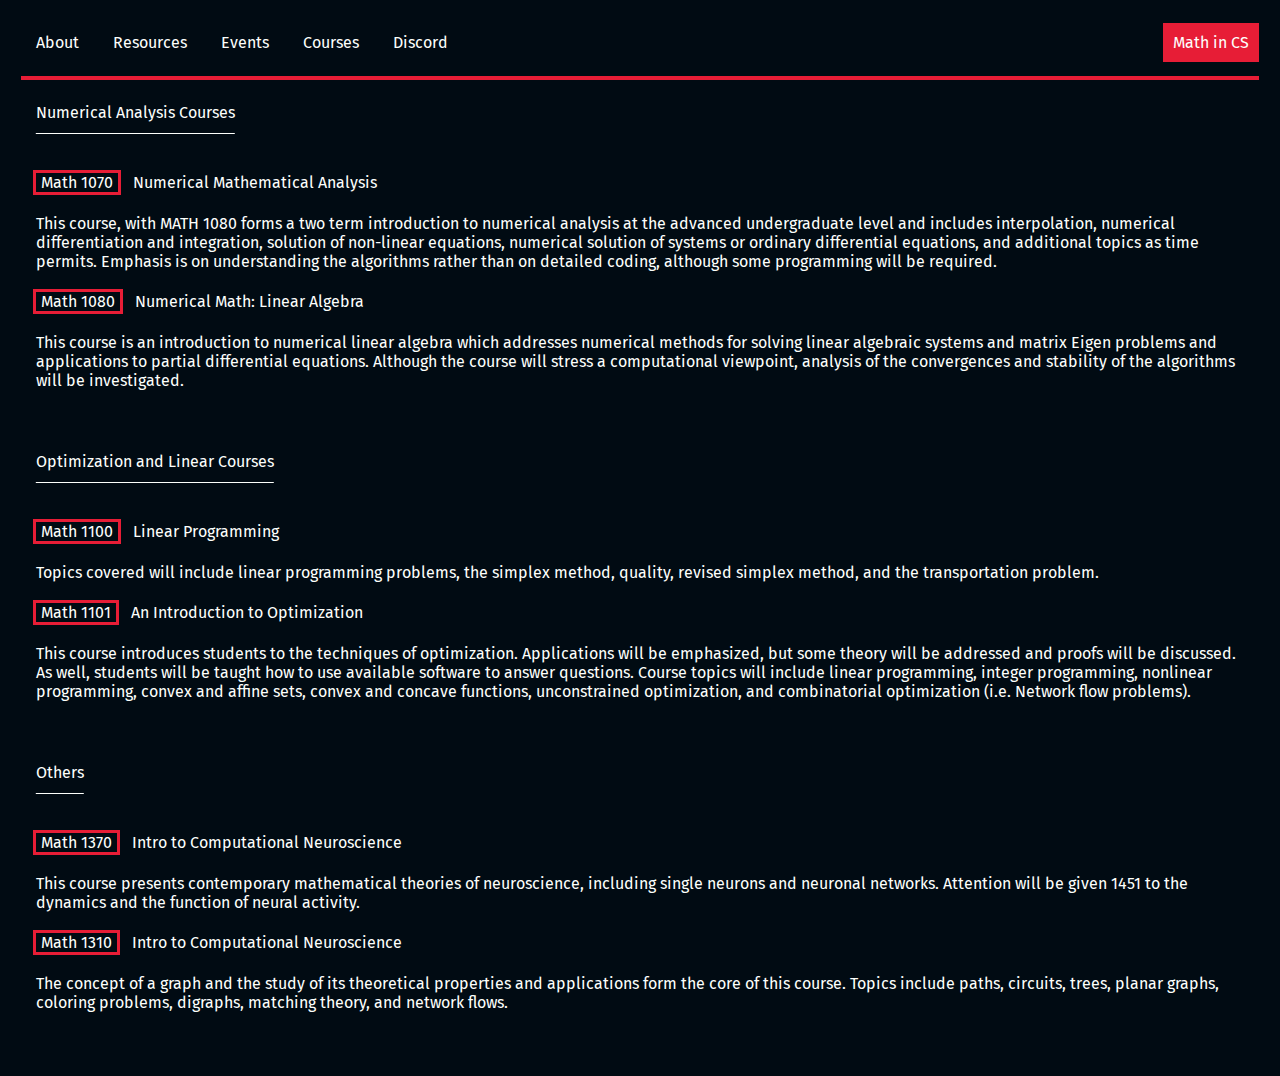
==== pages/courses.html @ ba6b801c "added the different pages" ====
<html lang="en">
<head>
    <meta charset="UTF-8">
    <meta http-equiv="X-UA-Compatible" content="IE=edge">
    <meta name="viewport" content="width=device-width, initial-scale=1.0">
    <link rel="stylesheet" href="../main.css">
    <title>Document</title>
</head>
<body>
    <header class="main_bar">
        
        <ul class="main_nav">
            <li><a href="../index.html">About</a></li>
            <li><a href="resources.html">Resources</a></li>
            <li><a href="events.html">Events</a></li>
            <li><a href="#">Courses</a></li>
            <li><a href="discord.html">Discord</a></li>
        </ul>
        <div class="main_logo">
            Math in CS
        </div>
    </header>
    <hr class="line">
    <div class="course_cat">Numerical Analysis Courses</div>
    <ul class="course_list">
        <li>
            <div><a href="#">Math 1070</a><p>Numerical Mathematical Analysis</p></div>
            <p>
                This course, with MATH 1080 forms a two term introduction to numerical analysis at the advanced undergraduate level 
                and includes interpolation, numerical differentiation and integration, solution of non-linear equations, numerical 
                solution of systems or ordinary differential equations, and additional topics as time permits. Emphasis is on 
                understanding the algorithms rather than on detailed coding, although some programming will be required.
            </p>
        </li>
        <li>
            <div><a href="#">Math 1080</a><p>Numerical Math: Linear Algebra</p></div>
            <p>
                This course is an introduction to numerical linear algebra which addresses numerical methods for solving linear algebraic
                 systems and matrix Eigen problems and applications to partial differential equations. Although the course will stress a 
                 computational viewpoint, analysis of the convergences and stability of the algorithms will be investigated.
            </p>
        </li>
    </ul>
    <div class="course_cat">Optimization and Linear Courses</div>
    <ul class="course_list">
        <li>
            <div><a href="#">Math 1100</a><p>Linear Programming</p></div>
            <p>
                Topics covered will include linear programming problems, the simplex method, quality, revised simplex method,
                 and the transportation problem.
            </p>
        </li>
        <li>
            <div><a href="#">Math 1101</a><p>An Introduction to Optimization</p></div>
            <p>
                This course introduces students to the techniques of optimization. Applications will be emphasized, but some 
                theory will be addressed and proofs will be discussed. As well, students will be taught how to use available 
                software to answer questions. Course topics will include linear programming, integer programming, nonlinear 
                programming, convex and affine sets, convex and concave functions, unconstrained optimization, and combinatorial 
                optimization (i.e. Network flow problems). 
            </p>
        </li>
    </ul>
    <div class="course_cat">Others</div>
    <ul class="course_list">
        <li>
            <div><a href="#">Math 1370</a><p>Intro to Computational Neuroscience</p></div>
            <p>
                This course presents contemporary mathematical theories of neuroscience, including single neurons and neuronal 
                networks. Attention will be given 1451 to the dynamics and the function of neural activity.
            </p>
        </li>
        <li>
            <div><a href="#">Math 1310</a><p>Intro to Computational Neuroscience</p></div>
            <p>
                The concept of a graph and the study of its theoretical properties and applications form the core of this course. 
                Topics include paths, circuits, trees, planar graphs, coloring problems, digraphs, matching theory, and network flows.
            </p>
        </li>
    </ul>
</body>
</html>
---- main.css ----
@import url("https://fonts.googleapis.com/css?family=Fira+Sans");
body {
  background-color: #010B13;
  color: #FDFFFC;
  padding: 1vh 1vw;
  font-family: "Fira Sans", sans-serif;
}

.main_bar {
  display: -webkit-box;
  display: -ms-flexbox;
  display: flex;
  -webkit-box-align: center;
      -ms-flex-align: center;
          align-items: center;
}

.main_bar .main_nav {
  -webkit-box-flex: 4;
      -ms-flex: 4;
          flex: 4;
  padding-left: 0;
  list-style: none;
}

.main_bar .main_nav li {
  font-family: "Fira Sans", sans-serif;
  display: inline-block;
  padding: 0px 15px;
  -webkit-transition: all 0.3s ease 0s;
  transition: all 0.3s ease 0s;
}

.main_bar .main_nav li:hover {
  background-color: #FDFFFC;
  color: #010B13;
  cursor: pointer;
}

.main_bar .main_nav li a {
  color: inherit;
  text-decoration: inherit;
}

.main_bar .spacer {
  -webkit-box-flex: 1;
      -ms-flex: 1;
          flex: 1;
}

.main_bar .main_logo {
  color: inherit;
  padding: 10px 10px;
  background-color: #E71D36;
  -webkit-box-flex: 0;
      -ms-flex-positive: 0;
          flex-grow: 0;
  -ms-flex-negative: 0;
      flex-shrink: 0;
}

.line {
  border: 2px solid #E71D36;
}

.main_about {
  padding: 15px 15px;
  display: -webkit-box;
  display: -ms-flexbox;
  display: flex;
  -webkit-box-orient: vertical;
  -webkit-box-direction: normal;
      -ms-flex-direction: column;
          flex-direction: column;
  -webkit-box-align: start;
      -ms-flex-align: start;
          align-items: flex-start;
}

.main_about .title {
  -webkit-box-flex: 1;
      -ms-flex: 1;
          flex: 1;
  font-size: 150%;
  padding-bottom: 15px;
}

.main_about .body_par {
  -webkit-box-flex: 1;
      -ms-flex: 1;
          flex: 1;
  line-height: 40px;
}

.course_cat {
  padding: 15px 15px;
  text-decoration: underline;
  text-underline-offset: 15px;
}

.course_list {
  padding: 15px;
}

.course_list li {
  list-style: none;
  display: -webkit-box;
  display: -ms-flexbox;
  display: flex;
  -webkit-box-orient: vertical;
  -webkit-box-direction: normal;
      -ms-flex-direction: column;
          flex-direction: column;
}

.course_list li div {
  -webkit-box-flex: 1;
      -ms-flex: 1;
          flex: 1;
}

.course_list li div a:hover {
  -webkit-transition: all 0.3s ease 0s;
  transition: all 0.3s ease 0s;
  background-color: #E71D36;
  cursor: pointer;
}

.course_list li div a {
  color: inherit;
  text-decoration: inherit;
  outline-style: solid;
  outline-color: #E71D36;
  padding: 0px 5px;
}

.course_list li div p {
  padding-left: 15px;
  display: inline;
  line-height: 30px;
}

.course_list li p {
  -webkit-box-flex: 2;
      -ms-flex: 2;
          flex: 2;
}

.main_discs {
  font-family: "Fira Sans", sans-serif;
  font-size: large;
  padding: 10px 0px;
  line-height: 75px;
}

.discord_links {
  display: table;
  margin: 0;
}

.discord_links li {
  text-align: left;
  width: 150px;
  font-family: "Fira Sans", sans-serif;
  font-size: medium;
  list-style: none;
  padding: 0px 30px;
  -webkit-transition: all 0.3s ease 0s;
  transition: all 0.3s ease 0s;
}

.discord_links li:hover {
  background-color: #FDFFFC;
  color: #010B13;
  cursor: pointer;
}

.discord_links li a {
  color: inherit;
  text-decoration: inherit;
}

.events {
  padding: 15px 15px;
}

.events_list {
  list-style: none;
}

.resources {
  padding: 15px 15px;
}

.resources_list {
  list-style: none;
}
/*# sourceMappingURL=main.css.map */
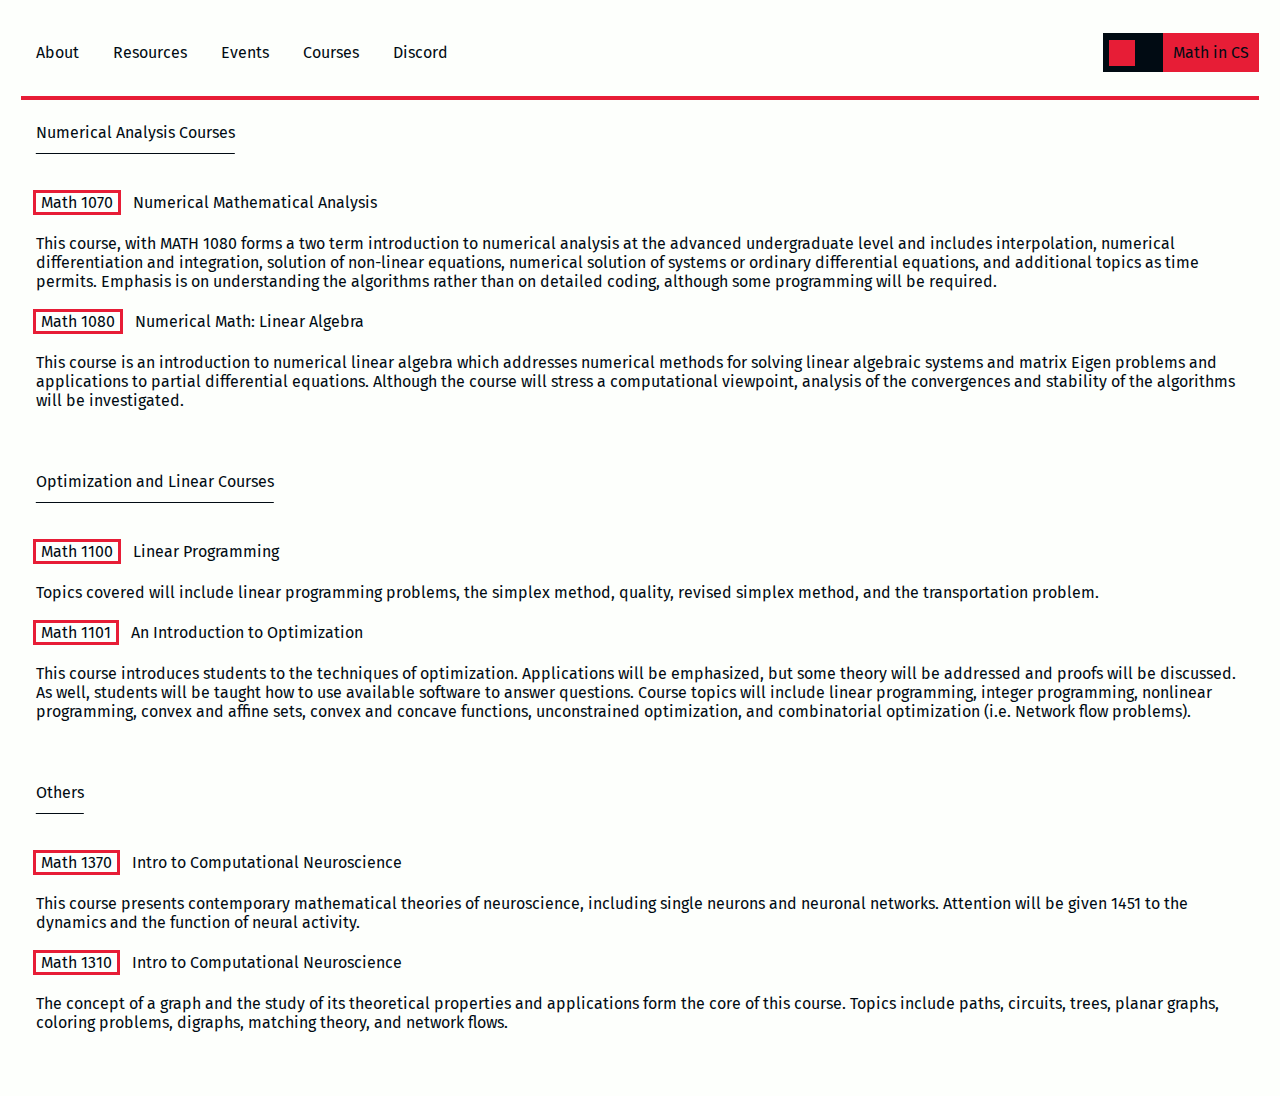
==== commit 759b1537: "dark mode toggle :D" ====
--- a/pages/courses.html
+++ b/pages/courses.html
@@ -4,6 +4,7 @@
     <meta http-equiv="X-UA-Compatible" content="IE=edge">
     <meta name="viewport" content="width=device-width, initial-scale=1.0">
     <link rel="stylesheet" href="../main.css">
+    <script src="../script.js"></script>
     <title>Document</title>
 </head>
 <body>
@@ -16,6 +17,11 @@
             <li><a href="#">Courses</a></li>
             <li><a href="discord.html">Discord</a></li>
         </ul>
+        <div class="spacer"></div>
+        <label class="switch">
+            <input type="checkbox" id="darkMode" onclick="darkMode()">
+            <span class="slider"></span>
+        </label>
         <div class="main_logo">
             Math in CS
         </div>
--- a/main.css
+++ b/main.css
@@ -1,7 +1,12 @@
 @import url("https://fonts.googleapis.com/css?family=Fira+Sans");
+.dark-mode {
+  color: #FDFFFC;
+  background-color: #010B13;
+}
+
 body {
-  background-color: #010B13;
-  color: #FDFFFC;
+  background-color: #FDFFFC;
+  color: #010B13;
   padding: 1vh 1vw;
   font-family: "Fira Sans", sans-serif;
 }
@@ -26,14 +31,13 @@
 .main_bar .main_nav li {
   font-family: "Fira Sans", sans-serif;
   display: inline-block;
-  padding: 0px 15px;
+  padding: 10px 15px;
   -webkit-transition: all 0.3s ease 0s;
   transition: all 0.3s ease 0s;
 }
 
 .main_bar .main_nav li:hover {
-  background-color: #FDFFFC;
-  color: #010B13;
+  background-color: #E71D36;
   cursor: pointer;
 }
 
@@ -170,29 +174,79 @@
 }
 
 .discord_links li:hover {
+  background-color: #E71D36;
+  cursor: pointer;
+}
+
+.discord_links li a {
+  color: inherit;
+  text-decoration: inherit;
+}
+
+.events {
+  padding: 15px 15px;
+}
+
+.events_list {
+  list-style: none;
+}
+
+.resources {
+  padding: 15px 15px;
+}
+
+.resources_list {
+  list-style: none;
+}
+
+.switch {
+  position: relative;
+  display: inline-block;
+  width: 60px;
+  height: 39px;
+}
+
+.switch input {
+  opacity: 0;
+  width: 0;
+  height: 0;
+}
+
+.switch .slider {
+  position: absolute;
+  cursor: pointer;
+  top: 0;
+  left: 0;
+  right: 0;
+  bottom: 0;
+  background-color: #010B13;
+  -webkit-transition: .3s;
+  transition: .3s;
+}
+
+.switch .slider:before {
+  position: absolute;
+  content: "";
+  height: 26px;
+  width: 26px;
+  left: 6px;
+  bottom: 6px;
+  background-color: #E71D36;
+  -webkit-transition: 0.3s;
+  transition: 0.3s;
+}
+
+input:checked + .slider {
   background-color: #FDFFFC;
-  color: #010B13;
-  cursor: pointer;
-}
-
-.discord_links li a {
-  color: inherit;
-  text-decoration: inherit;
-}
-
-.events {
-  padding: 15px 15px;
-}
-
-.events_list {
-  list-style: none;
-}
-
-.resources {
-  padding: 15px 15px;
-}
-
-.resources_list {
-  list-style: none;
+}
+
+input:focus + .slider {
+  -webkit-box-shadow: 0 0 1px #FDFFFC;
+          box-shadow: 0 0 1px #FDFFFC;
+}
+
+input:checked + .slider:before {
+  -webkit-transform: translateX(22px);
+  transform: translateX(22px);
 }
 /*# sourceMappingURL=main.css.map */